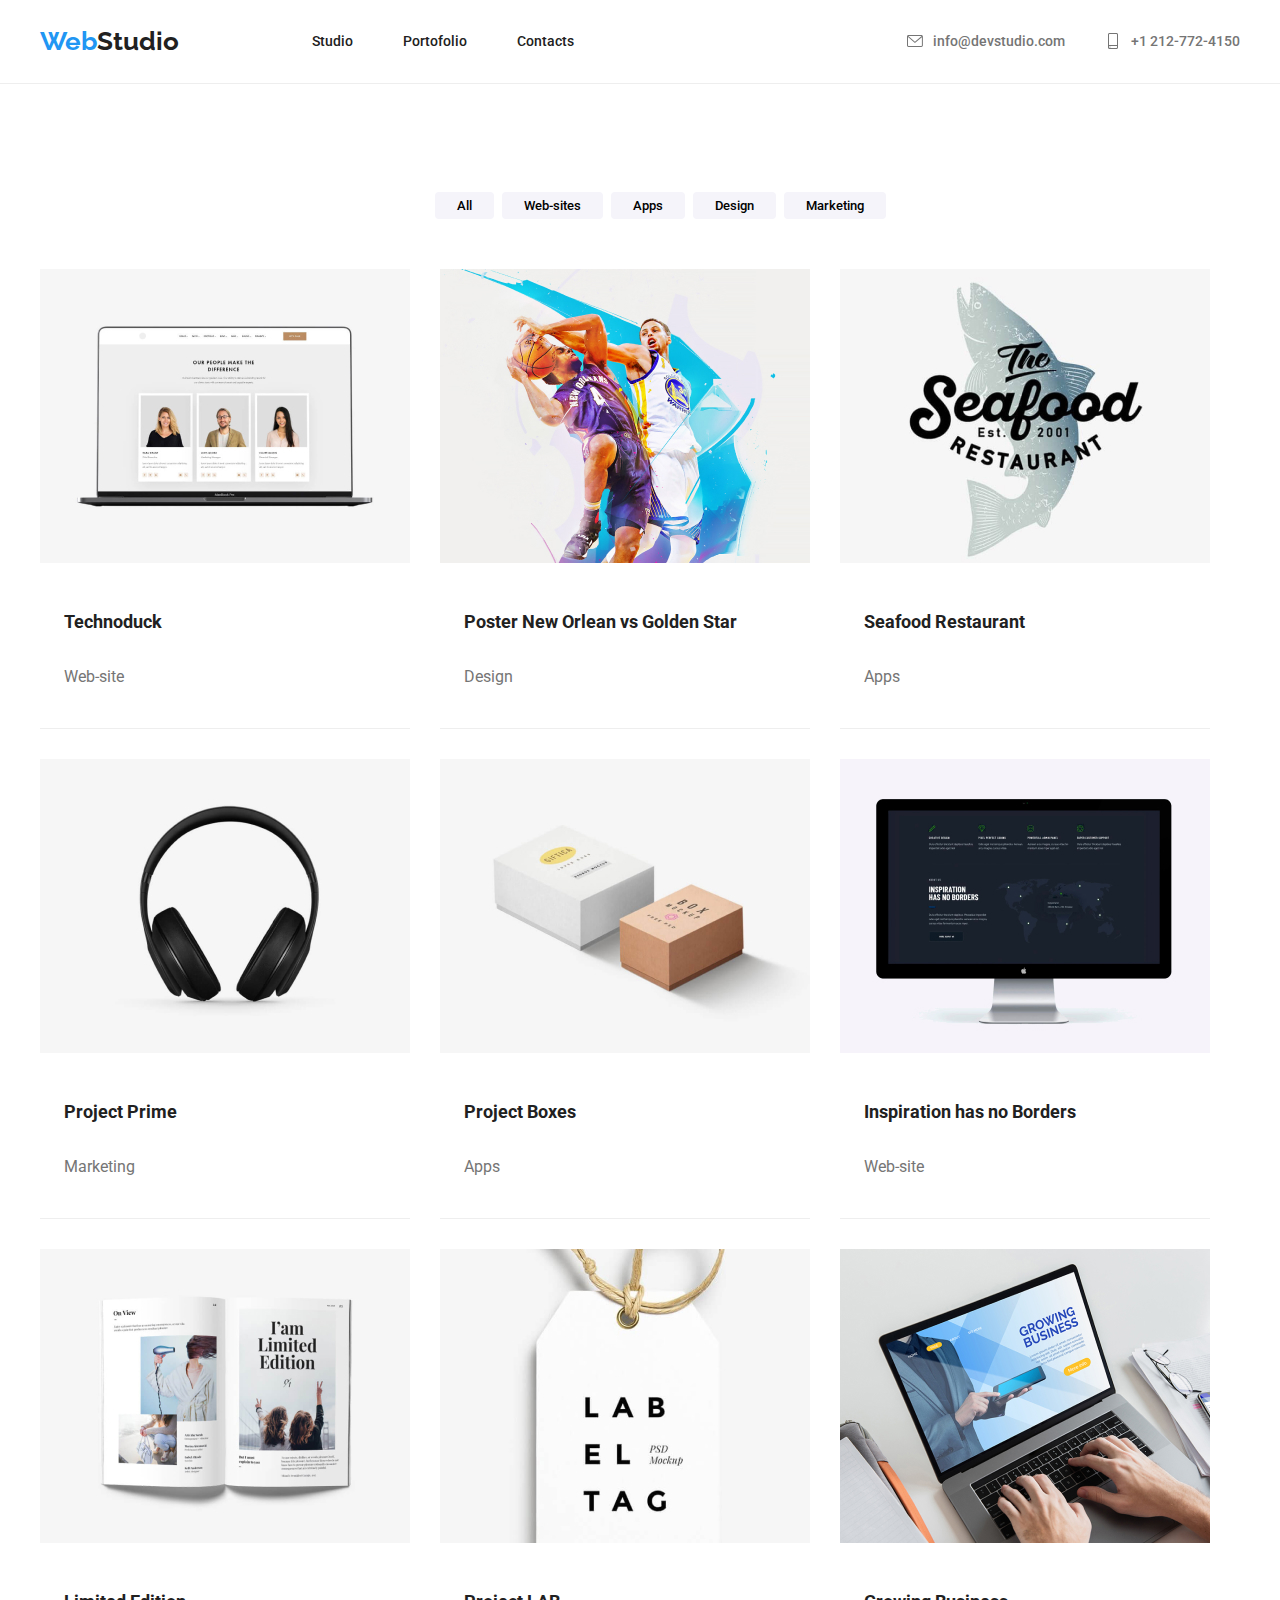
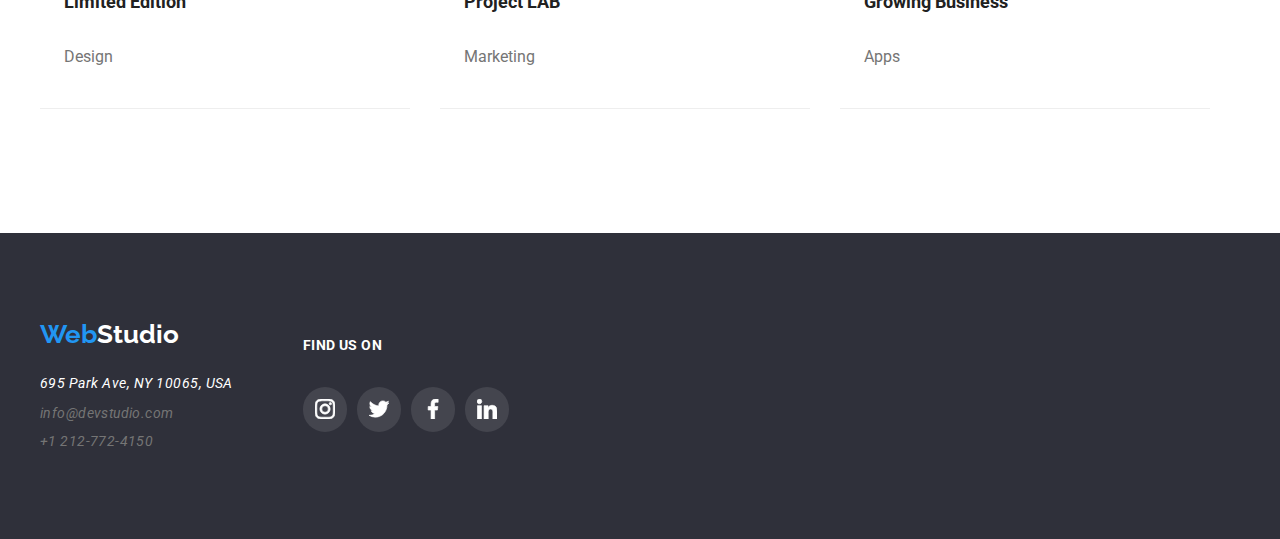
==== portofolio.html @ 042a57c2 "Initial commit" ====
<!DOCTYPE html>
<html lang="en">
  <head>
    <meta charset="UTF-8" />
    <meta name="viewport" content="width=device-width, initial-scale=1.0" />
    <link
      rel="stylesheet"
      href="node_modules/modern-normalize/modern-normalize.css"
    />
    <link rel="preconnect" href="https://fonts.googleapis.com" />
    <link rel="preconnect" href="https://fonts.gstatic.com" crossorigin />
    <link
      href="https://fonts.googleapis.com/css2?family=Raleway:ital,wght@0,700;1,700&family=Roboto:wght@400;500;700;900&display=swap"
      rel="stylesheet"
    />

    <link rel="stylesheet" href="./css/styles.css" />
    <title>Portofolio</title>
  </head>
  <body>
    <!--Header section -->
    <header id="webStudio">
      <section class="nav-section">
        <div class="container">
          <div class="logo">
            <a href="#webStudio" class="logo-link"
              ><p class="studio"><span class="span">Web</span>Studio</p></a
            >
          </div>
          <nav class="nav-bar">
            <ul class="header__nav-list">
              <li>
                <a href="./index.html" class="nav-link">Studio</a>
              </li>
              <li>
                <a href="./portofolio.html" class="nav-link">Portofolio</a>
              </li>
              <li><a href="#contact" class="nav-link">Contacts</a></li>
            </ul>
          </nav>
          <div class="header__nav-links">
            <div class="nav-contacts">
              <a
                href="mailto:info@devstudio.com"
                class="nav-icon"
                target="_blank"
              >
                <svg class="nav-icon__item">
                  <use href="./images/icons.svg#icon-envelope" />
                </svg>
              </a>
              <a href="mailto:info@devstudio.com" class="nav-contact">
                info@devstudio.com</a
              >
            </div>
            <div class="nav-contacts">
              <a href="tel:+1212-772-4150" class="nav-icon" target="_blank">
                <svg class="nav-icon__item">
                  <use href="./images/icons.svg#icon-smartphone" />
                </svg>
              </a>
              <a href="tel:+1212-772-4150" class="nav-contact"
                >+1 212-772-4150</a
              >
            </div>
          </div>
        </div>
      </section>
    </header>
    <main>
      <!-- About us section -->
      <section class="section">
        <div class="container">
          <ul class="btn-list">
            <li><button class="btn-item" type="button">All</button></li>
            <li><button class="btn-item" type="button">Web-sites</button></li>
            <li><button class="btn-item" type="button">Apps</button></li>
            <li><button class="btn-item" type="button">Design</button></li>
            <li><button class="btn-item" type="button">Marketing</button></li>
          </ul>

          <div class="our-projects">
            <div class="our-projects-item">
              <img
                src="./images/web-site.jpg"
                width="370"
                height="294"
                alt="A laptop with a website"
              />
              <h3 class="our-projects__title">Technoduck</h3>
              <p class="our-projects__subtitle">Web-site</p>
            </div>
            <div class="our-projects-item">
              <img
                src="./images/design.jpg"
                width="370"
                height="294"
                alt="A design for a poster and two basketball players"
              />
              <h3 class="our-projects__title">
                Poster New Orlean vs Golden Star
              </h3>
              <p class="our-projects__subtitle">Design</p>
            </div>
            <div class="our-projects-item">
              <img
                src="./images/apps.jpg"
                width="370"
                height="294"
                alt="Un design pentru Seafood Restaurant"
              />
              <h3 class="our-projects__title">Seafood Restaurant</h3>
              <p class="our-projects__subtitle">Apps</p>
            </div>
            <div class="our-projects-item">
              <img
                src="./images/marketing.jpg"
                width="370"
                height="294"
                alt="Headphones"
              />
              <h3 class="our-projects__title">Project Prime</h3>
              <p class="our-projects__subtitle">Marketing</p>
            </div>
            <div class="our-projects-item">
              <img src="./images/apps-1.jpg" alt="Two Project Boxes" />
              <h3 class="our-projects__title">Project Boxes</h3>
              <p class="our-projects__subtitle">Apps</p>
            </div>
            <div class="our-projects-item">
              <img
                src="./images/web-site-1.jpg"
                width="370"
                height="294"
                alt="A pc with a website"
              />
              <h3 class="our-projects__title">Inspiration has no Borders</h3>
              <p class="our-projects__subtitle">Web-site</p>
            </div>
            <div class="our-projects-item">
              <img
                src="./images/design-1.jpg"
                width="370"
                height="294"
                alt="A design for a book with pictures and text"
              />
              <h3 class="our-projects__title">Limited Edition</h3>
              <p class="our-projects__subtitle">Design</p>
            </div>
            <div class="our-projects-item">
              <img
                src="./images/marketing-1.jpg"
                width="370"
                height="294"
                alt="A Project Lab marketing project"
              />
              <h3 class="our-projects__title">Project LAB</h3>
              <p class="our-projects__subtitle">Marketing</p>
            </div>
            <div class="our-projects-item">
              <img
                src="./images/apps-2.jpg"
                width="370"
                height="294"
                alt="A person is typing on the keyboard and looking at a website"
              />
              <h3 class="our-projects__title">Growing Business</h3>
              <p class="our-projects__subtitle">Apps</p>
            </div>
          </div>
        </div>
      </section>
    </main>
    <!-- Footer sectio-->
    <footer>
      <section class="footer-section" id="contact">
        <div class="container">
          <div>
            <div class="logo">
              <a href="#webStudio" class="logo-link">
                <p class="studio"><span class="span">Web</span>Studio</p></a
              >
            </div>
            <address class="address">
              <p>695 Park Ave, NY 10065, USA</p>

              <ul class="address-list">
                <li>
                  <a
                    href="mailto:info@devstudio.com"
                    class="address-list__links"
                    >info@devstudio.com</a
                  >
                </li>
                <li>
                  <a href="tel:+1212-772-4150" class="address-list__links"
                    >+1 212-772-4150</a
                  >
                </li>
              </ul>
            </address>
          </div>
          <section class="find-us__section">
            <div><h3 class="find-us__title">FIND US ON</h3></div>
            <div class="find-us__icons">
              <div class="find-us-icon">
                <a href="https://www.instagram.com/">
                  <svg class="find-us-icon__item">
                    <use href="./images/icons.svg#icon-instagram" />
                  </svg>
                </a>
              </div>
              <div class="find-us-icon">
                <a class="find-us-icon__links" href="https://twitter.com/">
                  <svg class="find-us-icon__item">
                    <use href="./images/icons.svg#icon-twitter" />
                  </svg>
                </a>
              </div>
              <div class="find-us-icon">
                <a href="https://de-de.facebook.com/">
                  <svg class="find-us-icon__item">
                    <use href="./images/icons.svg#icon-facebook" />
                  </svg>
                </a>
              </div>
              <div class="find-us-icon">
                <a href="https://www.linkedin.com/feed/">
                  <svg class="find-us-icon__item">
                    <use href="./images/icons.svg#icon-linkedin" />
                  </svg>
                </a>
              </div>
            </div>
          </section>
        </div>
      </section>
    </footer>
  </body>
</html>
---- css/styles.css ----
:root {
  --primary-text-color: #212121;
  --secondary-text-color: #757575;
  --white-color: #ffffff;
  --hover-color: #2196f3;
  --primary-background-color: #2f303a;
  --secondary-background-color: #f5f4fa;
  --border-color: #afb1b8;
  --secondary-border-color: #eeeeee;
  --roboto-font: 'Roboto', sans-serif;
  --raleway-font: 'Raleway', sans-serif;
  --icons-background: #ffffff1a;
}

body {
  color: var(--primary-text-color);
  font-size: 14px;
  font-family: var(--roboto-font);
  margin: 0;
  padding: 0;
}

.section {
  padding: 94px 0;
}
/*Header section*/
.nav-section {
  display: flex;
  border-bottom: 1px solid var(--secondary-border-color);
}
.container {
  width: 1200px;
  max-width: 100%;
  margin: 0 auto;
}
.nav-section .container {
  display: flex;
  justify-content: space-between;
  text-align: center;
  flex-direction: row;
  align-items: center;
  gap: 93px;
}

.nav-bar {
  display: flex;
  text-align: center;
  margin-left: 0;
  margin-right: auto;
}
.header__nav-list {
  display: flex;
  gap: 50px;
  list-style: none;
  margin-inline-start: 0;
}

.logo .logo-link {
  font-family: var(--raleway-font);
  font-size: 26px;
  line-height: 30.52px;
  font-weight: 700;
  text-decoration: none;
  color: var(--primary-text-color);
}
.logo .logo-link .studio .span {
  color: var(--hover-color);
}

.nav-link {
  text-decoration: none;
  color: var(--primary-text-color);
  font-weight: 500;
  line-height: 16.41px;
  font-size: 14px;
}
.header__nav-links {
  display: flex;
  gap: 40px;
}
.nav-contacts {
  display: flex;
  gap: 10px;
  align-items: center;
  flex-direction: row;
}
.nav-contact {
  font-family: inherit;
  font-size: 14px;
  color: var(--secondary-text-color);
  text-decoration: none;
  font-weight: 500;
}
.nav-contact:hover,
.nav-contact:focus {
  color: var(--hover-color);
  text-decoration: underline;
}

.nav-link:hover,
.nav-link:focus {
  color: var(--hover-color);
}
.nav-icon__item {
  width: 16px;
  height: 16px;
  display: flex;
  fill: var(--secondary-text-color);
}
.nav-icon__item:hover,
.nav-icon__item :focus {
  fill: var(--hover-color);
}

/*Main section*/
/*Hero section*/
.hero-section .container {
  width: 1600px;
  max-width: 100%;
  background-image: linear-gradient(
      to left,
      rgba(47, 48, 58, 0.4),
      rgba(196, 196, 196, 0.1)
    ),
    url(../images/hero-bg-image.jpg);
  background-size: cover;
}

.hero-section-contend {
  display: flex;
  flex-direction: column;
  padding: 164px 0 200px 0;
  align-items: center;
}
.hero-section .hero-section__title {
  text-align: center;
  font-size: 44px;
  line-height: 60px;
  color: var(--white-color);
  letter-spacing: 0.06em;
  font-weight: 900;
  margin-bottom: 30px;
}
.hero-section__btn {
  font-size: 16px;
  font-weight: 700;
  line-height: 30px;
  color: var(--white-color);
  background-color: var(--hover-color);
  padding: 10px 20px;
  border-radius: 4px;
  border: none;
  font-family: inherit;
  cursor: pointer;
}
/*About us section*/
.about-us-section__list {
  display: flex;
  justify-content: center;
  align-items: center;
  gap: 30px;
  list-style: none;
  padding-bottom: 94px;
}

.about-us__icon {
  display: flex;
  align-items: center;
  justify-content: center;
  padding: 25px 100px;
  background-color: var(--secondary-background-color);
}
.about-us__icon svg {
  width: 70px;
  height: 70px;
}
.about-us-section__title {
  padding-top: 30px;
  font-size: 14px;
  font-weight: 700;
  line-height: 16.41px;
  letter-spacing: 0.03em;
}
.about-us-section__information {
  line-height: 24px;
  letter-spacing: 0.03em;
}
.custom-h2 {
  padding-top: 0;
  text-align: center;
  font-size: 36px;
  font-weight: 700;
  line-height: 42.19px;
  letter-spacing: 0.03em;
}
.img-box {
  display: flex;
  justify-content: center;
  align-items: center;
  gap: 30px;
}
/*Team section*/
.team-section {
  padding: 94px 0;
  background-color: var(--secondary-background-color);
}
.team-section__cards {
  display: flex;
  gap: 30px;
}
.team-section__card {
  display: flex;
  align-items: center;
  flex-direction: column;
  background-color: var(--white-color);
  border-radius: 4px;
  box-shadow: 1px 4px 6px 0px var(--border-color);
  /* box-shadow: 1px 2px 1px 0px #00000033; */
}

.team-section__h3 {
  text-align: center;
  margin-top: 30px;
  font-size: 16px;
  line-height: 18.75px;
  font-weight: 500;
  letter-spacing: 0.03em;
}
.team-section__subtitle {
  text-align: center;
  margin: 4px 0 20px 0;
  font-size: 16px;
  line-height: 18.75px;
  letter-spacing: 0.03em;
  color: var(--secondary-text-color);
}
.team-section-icon__svg {
  width: 20px;
  height: 20px;
  border: none;
}

.team-section__icons {
  display: flex;
  justify-content: center;
  align-items: center;
  padding: 0 0 20px 0;
}

.team-section__icon {
  border-radius: 50%;
  padding: 12px 12px 10px 12px;
  fill: var(--border-color);
}

.team-section__icon:hover,
.team-section__icon:focus {
  background-color: var(--hover-color);
  fill: var(--white-color);
}

/* Customer section */
.customers-section__icons {
  display: flex;
  gap: 30px;
  justify-content: center;
  align-items: center;
}
.customers-section__icon {
  border: 1px solid var(--border-color);
  border-radius: 4px;
  display: flex;
  padding: 16px 32px;
  justify-content: center;
  align-items: center;
  fill: var(--border-color);
}

.customers-section__icon:hover,
.customers-section__icon:focus {
  border: 1px solid var(--hover-color);
  fill: #2196f3;
}

.customers-section__icon-svg {
  width: 100px;
  height: 60px;
}
/*Footer section*/

.footer-section {
  padding: 60px 0;
  display: flex;
  background-color: var(--primary-background-color);
  color: var(--white-color);
}
.footer-section .container {
  display: flex;
  flex-direction: row;
  gap: 70px;
}
.address p {
  letter-spacing: 0.03rem;
}

.address-list {
  display: flex;
  flex-direction: column;
  gap: 12px;
  list-style: none;
  padding: 0;
  margin-bottom: 30px;
  letter-spacing: 0.03em;
}
.address-list__links {
  font-family: inherit;
  font-size: 14px;
  font-weight: 400;
  line-height: 16px;
  color: var(--secondary-text-color);
  text-decoration: none;
}
.address-list__links:hover,
.address-list__links:focus {
  text-decoration: underline;
  color: var(--hover-color);
}

.footer-section .logo-link {
  color: var(--white-color);
}
.find-us__section {
  display: flex;
  flex-direction: column;
  padding: 30px 0;
}
.find-us__icons {
  display: flex;
  gap: 10px;
  flex-direction: row;
  align-items: center;
  justify-content: center;
  padding-top: 20px;
}
.find-us-icon {
  text-align: center;
  padding: 12px 12px 10px 12px;
  border-radius: 50px;
  background: var(--icons-background);
  fill: var(--white-color);
}
.find-us-icon:hover,
.find-us-icon:focus {
  background-color: var(--hover-color);
  fill: var(--white-color);
}
.find-us-icon__item {
  width: 20px;
  height: 20px;
  fill: var(--white-color);
  stroke: var(--white-color);
}

.find-us__title {
  display: flex;
  align-items: center;
  color: var(--white-color);
  font-family: inherit;
  font-weight: 700;
  font-size: 14px;
  line-height: 16.41px;
  letter-spacing: 0.03em;
}
/*Portofolio*/
.btn-list {
  display: flex;
  justify-content: center;
  list-style: none;
  gap: 8px;
}
.btn-item {
  background-color: var(--secondary-background-color);
  font-weight: 500;
  border: none;
  border-radius: 4px;
  padding: 6px 22px;
  font-family: inherit;
}
.btn-item:hover,
.btn-item:focus {
  color: var(--white-color);
  background-color: var(--hover-color);
  cursor: pointer;
  box-shadow: 1px 4px 6px 0px var(--hover-color);
}
/* About us section */
.our-projects {
  margin-top: 20px;
  gap: 30px;
  padding: 30px 0;
  display: flex;
  flex-wrap: wrap;
}
.our-projects-item {
  background-color: var(--white-color);
  border-bottom: 1px solid var(--secondary-border-color);
}
.our-projects-item:hover,
.our-projects-item:focus {
  box-shadow: 1px 4px 6px 0px var(--border-color);
}
.our-projects__title {
  font-size: 18px;
  font-weight: 700;
  line-height: 36px;
  padding: 20px 0 4px 24px;
}
.our-projects__subtitle {
  padding: 0 0 20px 24px;
  font-size: 16px;
  line-height: 30px;
  color: var(--secondary-text-color);
}
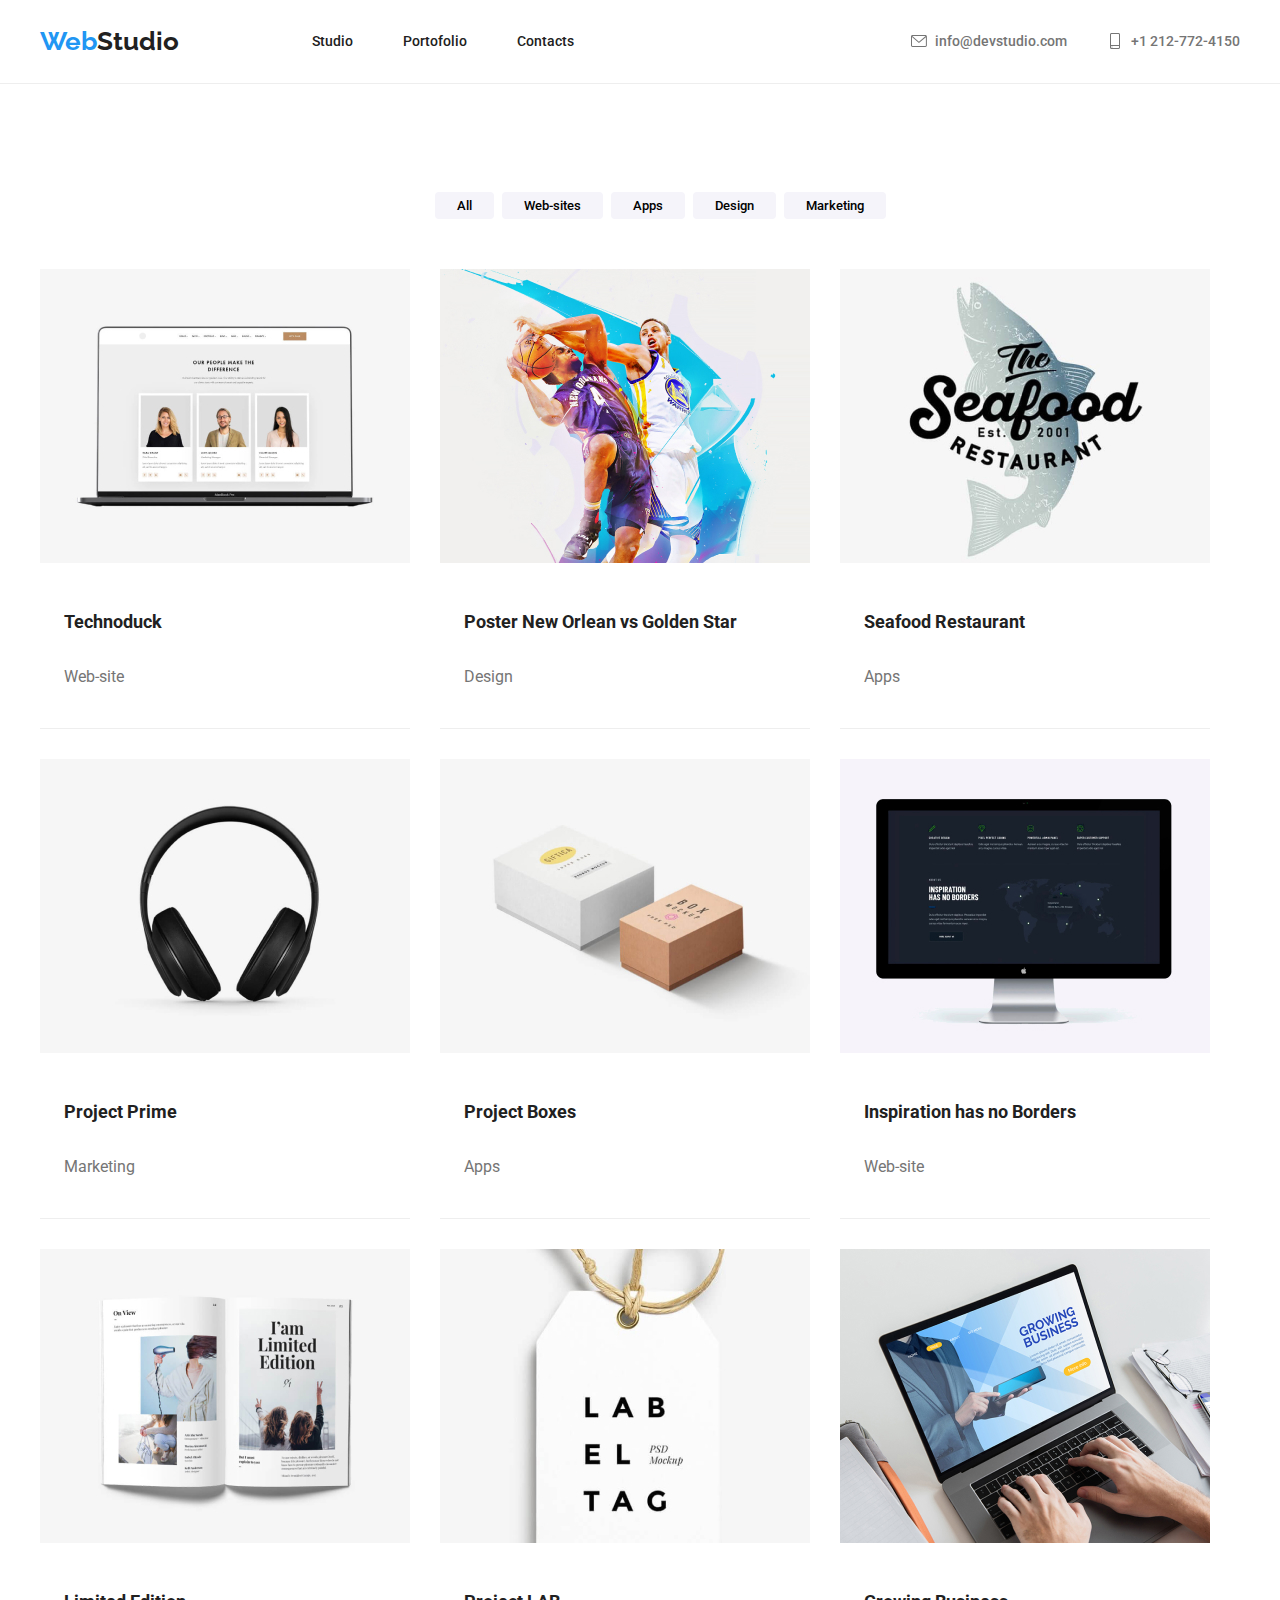
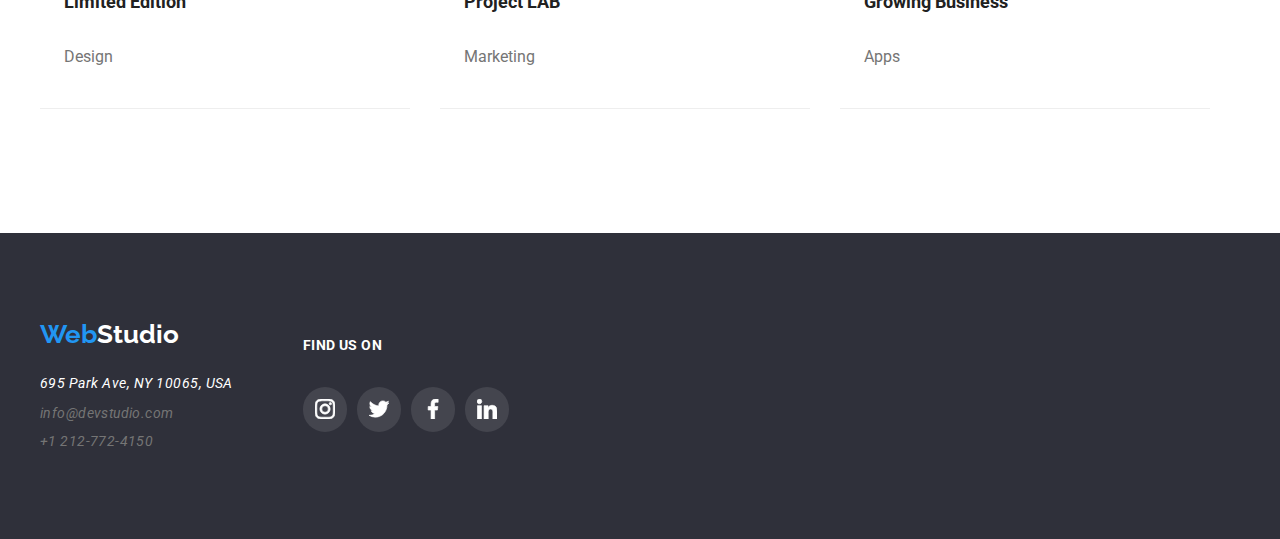
==== commit 9b92e3b9: "goit-markup-hw-05" ====
--- a/portofolio.html
+++ b/portofolio.html
@@ -20,8 +20,8 @@
   <body>
     <!--Header section -->
     <header id="webStudio">
-      <section class="nav-section">
-        <div class="container">
+      <section class="nav-section studio-section-header">
+        <div class="container studio-container">
           <div class="logo">
             <a href="#webStudio" class="logo-link"
               ><p class="studio"><span class="span">Web</span>Studio</p></a
@@ -42,26 +42,22 @@
             <div class="nav-contacts">
               <a
                 href="mailto:info@devstudio.com"
-                class="nav-icon"
+                class="nav-contact"
                 target="_blank"
               >
                 <svg class="nav-icon__item">
                   <use href="./images/icons.svg#icon-envelope" />
                 </svg>
+                <p class="nav-contact__item">info@devstudio.com</p>
               </a>
-              <a href="mailto:info@devstudio.com" class="nav-contact">
-                info@devstudio.com</a
-              >
             </div>
             <div class="nav-contacts">
-              <a href="tel:+1212-772-4150" class="nav-icon" target="_blank">
+              <a href="tel:+1212-772-4150" class="nav-contact" target="_blank">
                 <svg class="nav-icon__item">
                   <use href="./images/icons.svg#icon-smartphone" />
                 </svg>
+                <p class="nav-contact__item">+1 212-772-4150</p>
               </a>
-              <a href="tel:+1212-772-4150" class="nav-contact"
-                >+1 212-772-4150</a
-              >
             </div>
           </div>
         </div>
@@ -81,89 +77,170 @@
 
           <div class="our-projects">
             <div class="our-projects-item">
-              <img
-                src="./images/web-site.jpg"
-                width="370"
-                height="294"
-                alt="A laptop with a website"
-              />
+              <div class="our-projects__img">
+                <img
+                  src="./images/web-site.jpg"
+                  width="370"
+                  height="294"
+                  alt="A laptop with a website"
+                />
+                <div class="our-projects__text">
+                  <p>
+                    Technoduck is a state-of-the-art coronavirus distribution
+                    platform. Companies use this platform for digital espionage
+                    and attacks on competitors' secure servers.
+                  </p>
+                </div>
+              </div>
               <h3 class="our-projects__title">Technoduck</h3>
               <p class="our-projects__subtitle">Web-site</p>
             </div>
             <div class="our-projects-item">
-              <img
-                src="./images/design.jpg"
-                width="370"
-                height="294"
-                alt="A design for a poster and two basketball players"
-              />
+              <div class="our-projects__img">
+                <img
+                  src="./images/design.jpg"
+                  width="370"
+                  height="294"
+                  alt="A design for a poster and two basketball players"
+                />
+                <div class="our-projects__text">
+                  <p>
+                    Technoduck is a state-of-the-art coronavirus distribution
+                    platform. Companies use this platform for digital espionage
+                    and attacks on competitors' secure servers.
+                  </p>
+                </div>
+              </div>
               <h3 class="our-projects__title">
                 Poster New Orlean vs Golden Star
               </h3>
               <p class="our-projects__subtitle">Design</p>
             </div>
             <div class="our-projects-item">
-              <img
-                src="./images/apps.jpg"
-                width="370"
-                height="294"
-                alt="Un design pentru Seafood Restaurant"
-              />
+              <div class="our-projects__img">
+                <img
+                  src="./images/apps.jpg"
+                  width="370"
+                  height="294"
+                  alt="An design for Seafood Restaurant"
+                />
+                <div class="our-projects__text">
+                  <p>
+                    Technoduck is a state-of-the-art coronavirus distribution
+                    platform. Companies use this platform for digital espionage
+                    and attacks on competitors' secure servers.
+                  </p>
+                </div>
+              </div>
               <h3 class="our-projects__title">Seafood Restaurant</h3>
               <p class="our-projects__subtitle">Apps</p>
             </div>
             <div class="our-projects-item">
-              <img
-                src="./images/marketing.jpg"
-                width="370"
-                height="294"
-                alt="Headphones"
-              />
+              <div class="our-projects__img">
+                <img
+                  src="./images/marketing.jpg"
+                  width="370"
+                  height="294"
+                  alt="Headphones"
+                />
+                <div class="our-projects__text">
+                  <p>
+                    Technoduck is a state-of-the-art coronavirus distribution
+                    platform. Companies use this platform for digital espionage
+                    and attacks on competitors' secure servers.
+                  </p>
+                </div>
+              </div>
               <h3 class="our-projects__title">Project Prime</h3>
               <p class="our-projects__subtitle">Marketing</p>
             </div>
             <div class="our-projects-item">
-              <img src="./images/apps-1.jpg" alt="Two Project Boxes" />
+              <div class="our-projects__img">
+                <img src="./images/apps-1.jpg" alt="Two Project Boxes" />
+                <div class="our-projects__text">
+                  <p>
+                    Technoduck is a state-of-the-art coronavirus distribution
+                    platform. Companies use this platform for digital espionage
+                    and attacks on competitors' secure servers.
+                  </p>
+                </div>
+              </div>
               <h3 class="our-projects__title">Project Boxes</h3>
               <p class="our-projects__subtitle">Apps</p>
             </div>
             <div class="our-projects-item">
-              <img
-                src="./images/web-site-1.jpg"
-                width="370"
-                height="294"
-                alt="A pc with a website"
-              />
+              <div class="our-projects__img">
+                <img
+                  src="./images/web-site-1.jpg"
+                  width="370"
+                  height="294"
+                  alt="A pc with a website"
+                />
+                <div class="our-projects__text">
+                  <p>
+                    Technoduck is a state-of-the-art coronavirus distribution
+                    platform. Companies use this platform for digital espionage
+                    and attacks on competitors' secure servers.
+                  </p>
+                </div>
+              </div>
               <h3 class="our-projects__title">Inspiration has no Borders</h3>
               <p class="our-projects__subtitle">Web-site</p>
             </div>
             <div class="our-projects-item">
-              <img
-                src="./images/design-1.jpg"
-                width="370"
-                height="294"
-                alt="A design for a book with pictures and text"
-              />
+              <div class="our-projects__img">
+                <img
+                  src="./images/design-1.jpg"
+                  width="370"
+                  height="294"
+                  alt="A design for a book with pictures and text"
+                />
+                <div class="our-projects__text">
+                  <p>
+                    Technoduck is a state-of-the-art coronavirus distribution
+                    platform. Companies use this platform for digital espionage
+                    and attacks on competitors' secure servers.
+                  </p>
+                </div>
+              </div>
               <h3 class="our-projects__title">Limited Edition</h3>
               <p class="our-projects__subtitle">Design</p>
             </div>
             <div class="our-projects-item">
-              <img
-                src="./images/marketing-1.jpg"
-                width="370"
-                height="294"
-                alt="A Project Lab marketing project"
-              />
+              <div class="our-projects__img">
+                <img
+                  src="./images/marketing-1.jpg"
+                  width="370"
+                  height="294"
+                  alt="A Project Lab marketing project"
+                />
+                <div class="our-projects__text">
+                  <p>
+                    Technoduck is a state-of-the-art coronavirus distribution
+                    platform. Companies use this platform for digital espionage
+                    and attacks on competitors' secure servers.
+                  </p>
+                </div>
+              </div>
               <h3 class="our-projects__title">Project LAB</h3>
               <p class="our-projects__subtitle">Marketing</p>
             </div>
             <div class="our-projects-item">
-              <img
-                src="./images/apps-2.jpg"
-                width="370"
-                height="294"
-                alt="A person is typing on the keyboard and looking at a website"
-              />
+              <div class="our-projects__img">
+                <img
+                  src="./images/apps-2.jpg"
+                  width="370"
+                  height="294"
+                  alt="A person is typing on the keyboard and looking at a website"
+                />
+                <div class="our-projects__text">
+                  <p>
+                    Technoduck is a state-of-the-art coronavirus distribution
+                    platform. Companies use this platform for digital espionage
+                    and attacks on competitors' secure servers.
+                  </p>
+                </div>
+              </div>
               <h3 class="our-projects__title">Growing Business</h3>
               <p class="our-projects__subtitle">Apps</p>
             </div>
@@ -236,5 +313,6 @@
         </div>
       </section>
     </footer>
+    <script src="./js/modal.js"></script>
   </body>
 </html>
--- a/css/styles.css
+++ b/css/styles.css
@@ -10,6 +10,10 @@
   --roboto-font: 'Roboto', sans-serif;
   --raleway-font: 'Raleway', sans-serif;
   --icons-background: #ffffff1a;
+  --hover-cards-color: #2196f3e5;
+  --transparent-bg-color: #2f303acc;
+  --data-modal-bg: rgba(0, 0, 0, 0.5);
+  --cubic-bezier-transition: cubic-bezier(0.4, 0, 0.2, 1);
 }
 
 body {
@@ -28,6 +32,7 @@
   display: flex;
   border-bottom: 1px solid var(--secondary-border-color);
 }
+
 .container {
   width: 1200px;
   max-width: 100%;
@@ -73,43 +78,79 @@
   font-weight: 500;
   line-height: 16.41px;
   font-size: 14px;
-}
-.header__nav-links {
-  display: flex;
-  gap: 40px;
-}
-.nav-contacts {
-  display: flex;
-  gap: 10px;
-  align-items: center;
-  flex-direction: row;
-}
-.nav-contact {
-  font-family: inherit;
-  font-size: 14px;
-  color: var(--secondary-text-color);
-  text-decoration: none;
-  font-weight: 500;
-}
-.nav-contact:hover,
-.nav-contact:focus {
-  color: var(--hover-color);
-  text-decoration: underline;
-}
-
+  position: relative;
+}
 .nav-link:hover,
 .nav-link:focus {
   color: var(--hover-color);
+  text-decoration: underline;
+  transition: var(--cubic-bezier-transition);
+}
+.nav-link:hover:after,
+.nav-link:active::after {
+  content: '';
+  position: absolute;
+  width: 100%;
+  top: 40px;
+  left: 2px;
+  height: 5px;
+  border-radius: 2px;
+  background-color: var(--hover-color);
+  transition: var(--cubic-bezier-transition);
+}
+
+.header__nav-links {
+  display: flex;
+  gap: 40px;
+}
+.nav-contacts {
+  display: flex;
+  position: relative;
+  align-items: center;
+}
+.nav-contacts:focus.nav-contact,
+.nav-contact:focus .nav-icon__item {
+  color: var(--hover-color);
+  fill: var(--hover-color);
+  text-decoration: underline;
+  transition: var(--cubic-bezier-transition);
+}
+
+.nav-contact {
+  font-family: inherit;
+  font-size: 14px;
+  color: var(--secondary-text-color);
+
+  font-weight: 500;
+  text-decoration: none;
+  align-items: center;
+  display: flex;
+  gap: 8px;
 }
 .nav-icon__item {
   width: 16px;
   height: 16px;
-  display: flex;
   fill: var(--secondary-text-color);
 }
-.nav-icon__item:hover,
-.nav-icon__item :focus {
+.nav-contacts:hover .nav-contact .nav-icon__item,
+.nav-contacts:hover .nav-contact {
+  color: var(--hover-color);
   fill: var(--hover-color);
+  text-decoration: underline;
+  transition: var(--cubic-bezier-transition);
+}
+
+.nav-contacts:hover:after,
+.nav-contacts:active:after {
+  content: '';
+  position: absolute;
+  width: 100%;
+  top: 50px;
+  left: 3px;
+  height: 5px;
+  border-radius: 2px;
+  background-color: var(--hover-color);
+  transition: var(--cubic-bezier-transition);
 }
 
 /*Main section*/
@@ -124,6 +165,7 @@
     ),
     url(../images/hero-bg-image.jpg);
   background-size: cover;
+  position: relative;
 }
 
 .hero-section-contend {
@@ -153,6 +195,44 @@
   font-family: inherit;
   cursor: pointer;
 }
+/* data modal */
+[data-modal] {
+  width: 100%;
+  height: 100%;
+  position: fixed;
+  background-color: var(--data-modal-bg);
+  top: 0;
+  left: 0;
+}
+.is-hidden {
+  opacity: 0;
+  visibility: hidden;
+  pointer-events: none;
+}
+.is-hidden [data-modal-contend] {
+  transform: translate(-50%, -50%) rotateX(0);
+}
+[data-modal-contend] {
+  width: 528px;
+  height: 581px;
+  background-color: var(--white-color);
+  position: absolute;
+  top: 50%;
+  left: 50%;
+  transform: translate(-50%, -50%) rotateX(360deg);
+  transition-duration: 1s;
+}
+[data-modal-close] {
+  position: fixed;
+  border-radius: 50px;
+  border-color: var(--border-color);
+  background-color: var(--white-color);
+  top: 5px;
+  right: 5px;
+  font-size: 18px;
+  padding: 5px 10px;
+  /* color: var(--primary-text-color); */
+}
 /*About us section*/
 .about-us-section__list {
   display: flex;
@@ -161,6 +241,30 @@
   gap: 30px;
   list-style: none;
   padding-bottom: 94px;
+  padding-left: 0;
+}
+.what-we-do__container {
+  display: flex;
+  flex-direction: row;
+  gap: 30px;
+  padding-left: 0px;
+}
+.img-box {
+  position: relative;
+}
+.img-box__text {
+  position: absolute;
+  bottom: 0;
+  color: var(--white-color);
+  background-color: var(--transparent-bg-color);
+  width: 100%;
+  text-align: center;
+  line-height: 16.41px;
+  font-size: 14px;
+  font-weight: 700;
+  font-family: inherit;
+  letter-spacing: 0.03em;
+  padding: 10px 0;
 }
 
 .about-us__icon {
@@ -257,6 +361,7 @@
 .team-section__icon:focus {
   background-color: var(--hover-color);
   fill: var(--white-color);
+  transition: var(--cubic-bezier-transition);
 }
 
 /* Customer section */
@@ -280,6 +385,7 @@
 .customers-section__icon:focus {
   border: 1px solid var(--hover-color);
   fill: #2196f3;
+  transition: var(--cubic-bezier-transition);
 }
 
 .customers-section__icon-svg {
@@ -287,7 +393,6 @@
   height: 60px;
 }
 /*Footer section*/
-
 .footer-section {
   padding: 60px 0;
   display: flex;
@@ -324,6 +429,7 @@
 .address-list__links:focus {
   text-decoration: underline;
   color: var(--hover-color);
+  transition: var(--cubic-bezier-transition);
 }
 
 .footer-section .logo-link {
@@ -353,6 +459,7 @@
 .find-us-icon:focus {
   background-color: var(--hover-color);
   fill: var(--white-color);
+  transition: var(--cubic-bezier-transition);
 }
 .find-us-icon__item {
   width: 20px;
@@ -392,22 +499,52 @@
   background-color: var(--hover-color);
   cursor: pointer;
   box-shadow: 1px 4px 6px 0px var(--hover-color);
+  transition: var(--cubic-bezier-transition);
 }
 /* About us section */
+
+.our-projects-item {
+  background-color: var(--white-color);
+  border-bottom: 1px solid var(--secondary-border-color);
+  position: relative;
+}
 .our-projects {
+  display: flex;
   margin-top: 20px;
   gap: 30px;
   padding: 30px 0;
-  display: flex;
   flex-wrap: wrap;
 }
-.our-projects-item {
-  background-color: var(--white-color);
-  border-bottom: 1px solid var(--secondary-border-color);
+.our-projects__img {
+  position: relative;
+  overflow: hidden;
+}
+.our-projects__text {
+  position: absolute;
+  opacity: 0;
+  top: 0;
+  left: 0;
+  padding: 53px 24px 64px 24px;
+  transition-property: transform;
+  transform: translateY(100%);
+  transition-duration: 0.8s;
+  background-color: var(--hover-cards-color);
+}
+.our-projects-item:hover .our-projects__text {
+  transform: translateY(0%);
+  opacity: 1;
+}
+.our-projects__text p {
+  font-size: 18px;
+  line-height: 28px;
+  letter-spacing: 0.03em;
+  font-family: inherit;
+  color: var(--white-color);
 }
 .our-projects-item:hover,
 .our-projects-item:focus {
   box-shadow: 1px 4px 6px 0px var(--border-color);
+  transition: var(--cubic-bezier-transition);
 }
 .our-projects__title {
   font-size: 18px;
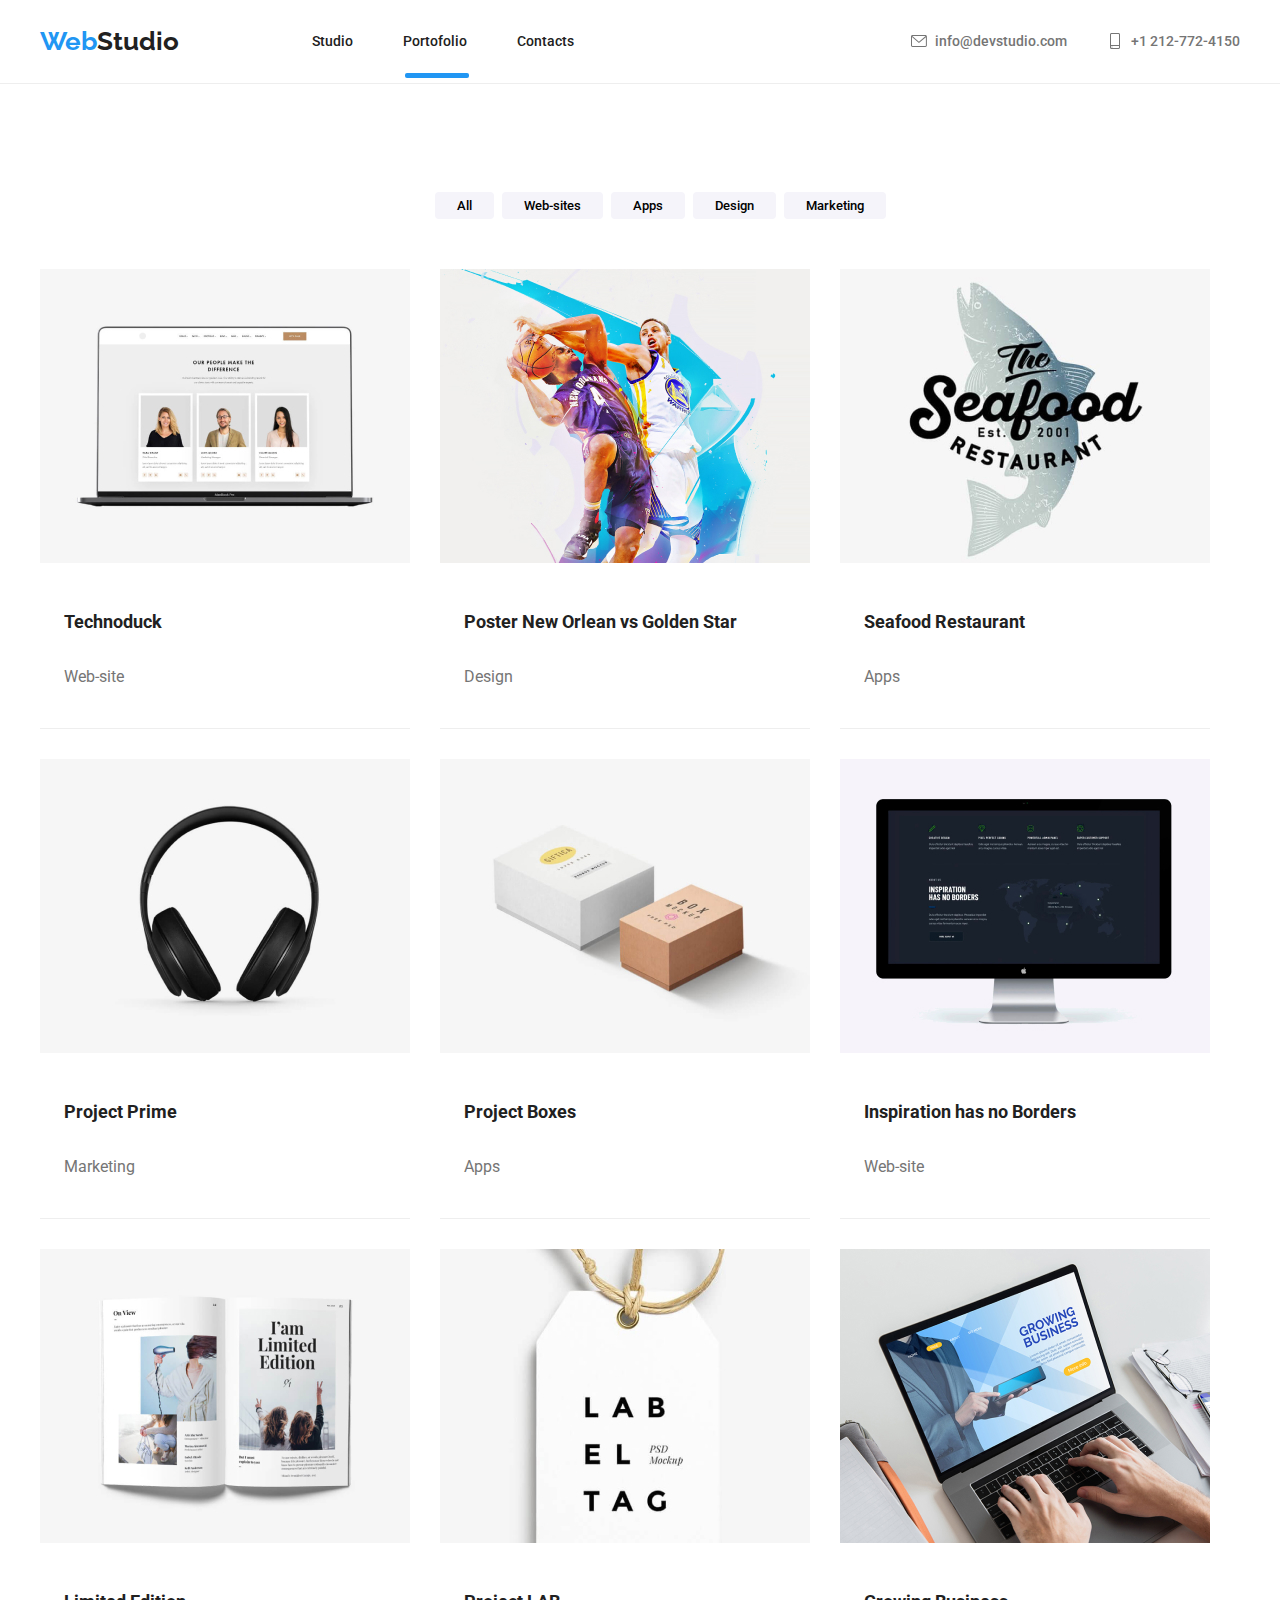
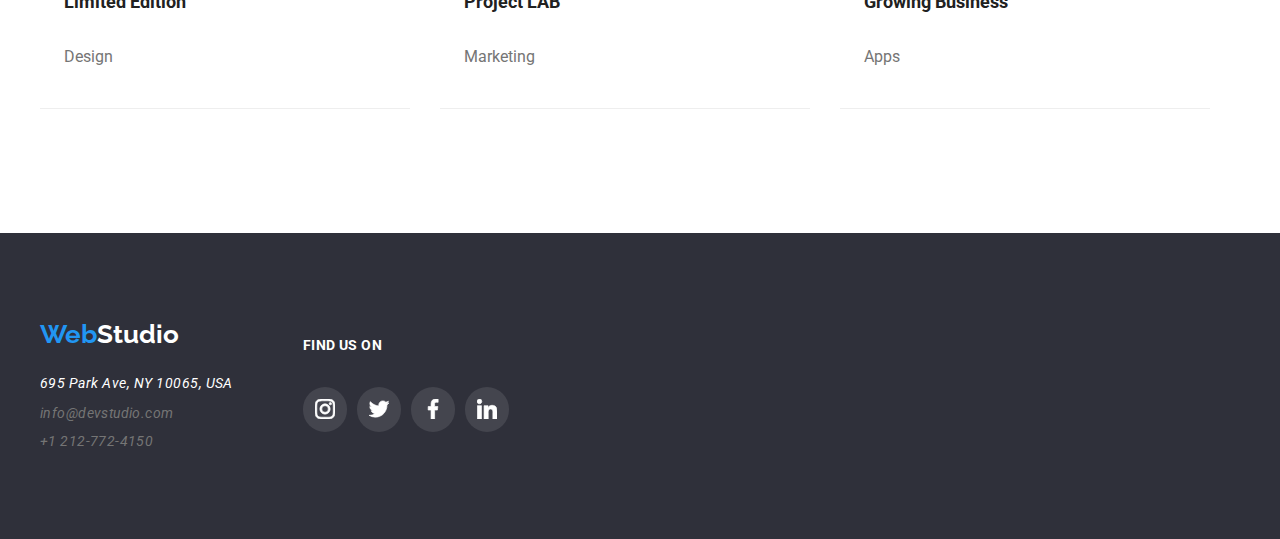
==== commit 1f4e7ad1: "active link repair" ====
--- a/portofolio.html
+++ b/portofolio.html
@@ -29,13 +29,13 @@
           </div>
           <nav class="nav-bar">
             <ul class="header__nav-list">
-              <li>
+              <li class="active">
                 <a href="./index.html" class="nav-link">Studio</a>
               </li>
-              <li>
-                <a href="./portofolio.html" class="nav-link">Portofolio</a>
+              <li class="active">
+                <a href="./portofolio.html" data-active="portofolio.html" class="nav-link">Portofolio</a>
               </li>
-              <li><a href="#contact" class="nav-link">Contacts</a></li>
+              <li class="active"><a href="#contact" data-active="#contact" class="nav-link">Contacts</a></li>
             </ul>
           </nav>
           <div class="header__nav-links">
--- a/css/styles.css
+++ b/css/styles.css
@@ -86,8 +86,9 @@
   text-decoration: underline;
   transition: var(--cubic-bezier-transition);
 }
-.nav-link:hover:after,
-.nav-link:active::after {
+   .nav-link:hover:after,
+.nav-link:hover:active:after
+ {
   content: '';
   position: absolute;
   width: 100%;
@@ -97,7 +98,18 @@
   border-radius: 2px;
   background-color: var(--hover-color);
   transition: var(--cubic-bezier-transition);
-}
+}   
+ .nav-link.active:after {
+  content: '';
+  position: absolute;
+  width: 100%;
+  top: 40px;
+  left: 2px;
+  height: 5px;
+  border-radius: 2px;
+  background-color: var(--hover-color);
+  transition: var(--cubic-bezier-transition);
+} 
 
 .header__nav-links {
   display: flex;
@@ -139,8 +151,7 @@
   text-decoration: underline;
   transition: var(--cubic-bezier-transition);
 }
-
-.nav-contacts:hover:after,
+/* .nav-contacts:hover:after,
 .nav-contacts:active:after {
   content: '';
   position: absolute;
@@ -151,8 +162,7 @@
   border-radius: 2px;
   background-color: var(--hover-color);
   transition: var(--cubic-bezier-transition);
-}
-
+} */
 /*Main section*/
 /*Hero section*/
 .hero-section .container {
@@ -210,7 +220,7 @@
   pointer-events: none;
 }
 .is-hidden [data-modal-contend] {
-  transform: translate(-50%, -50%) rotateX(0);
+  transform: translate(-50%, -50%) scale(0);
 }
 [data-modal-contend] {
   width: 528px;
@@ -219,8 +229,8 @@
   position: absolute;
   top: 50%;
   left: 50%;
-  transform: translate(-50%, -50%) rotateX(360deg);
-  transition-duration: 1s;
+  transform: translate(-50%, -50%) scale(1);
+  transition-duration: 0.5s;
 }
 [data-modal-close] {
   position: fixed;
